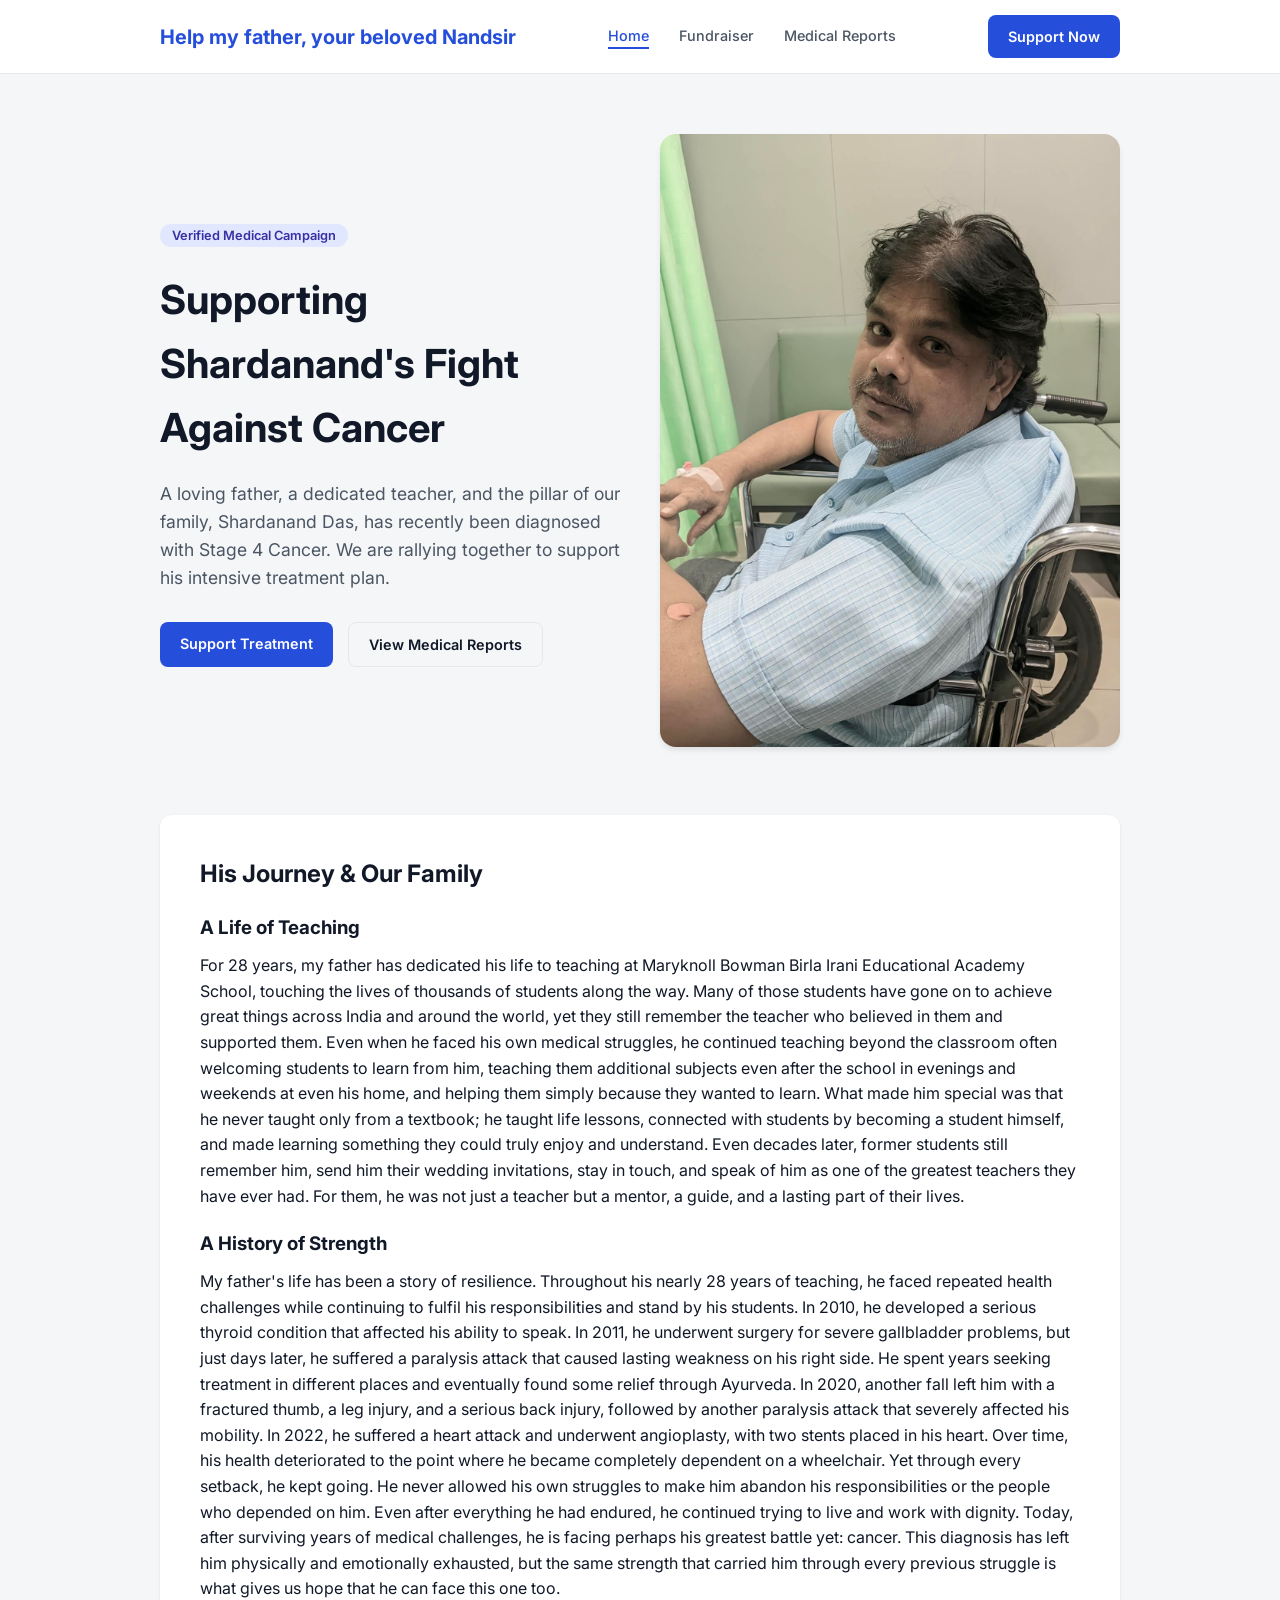
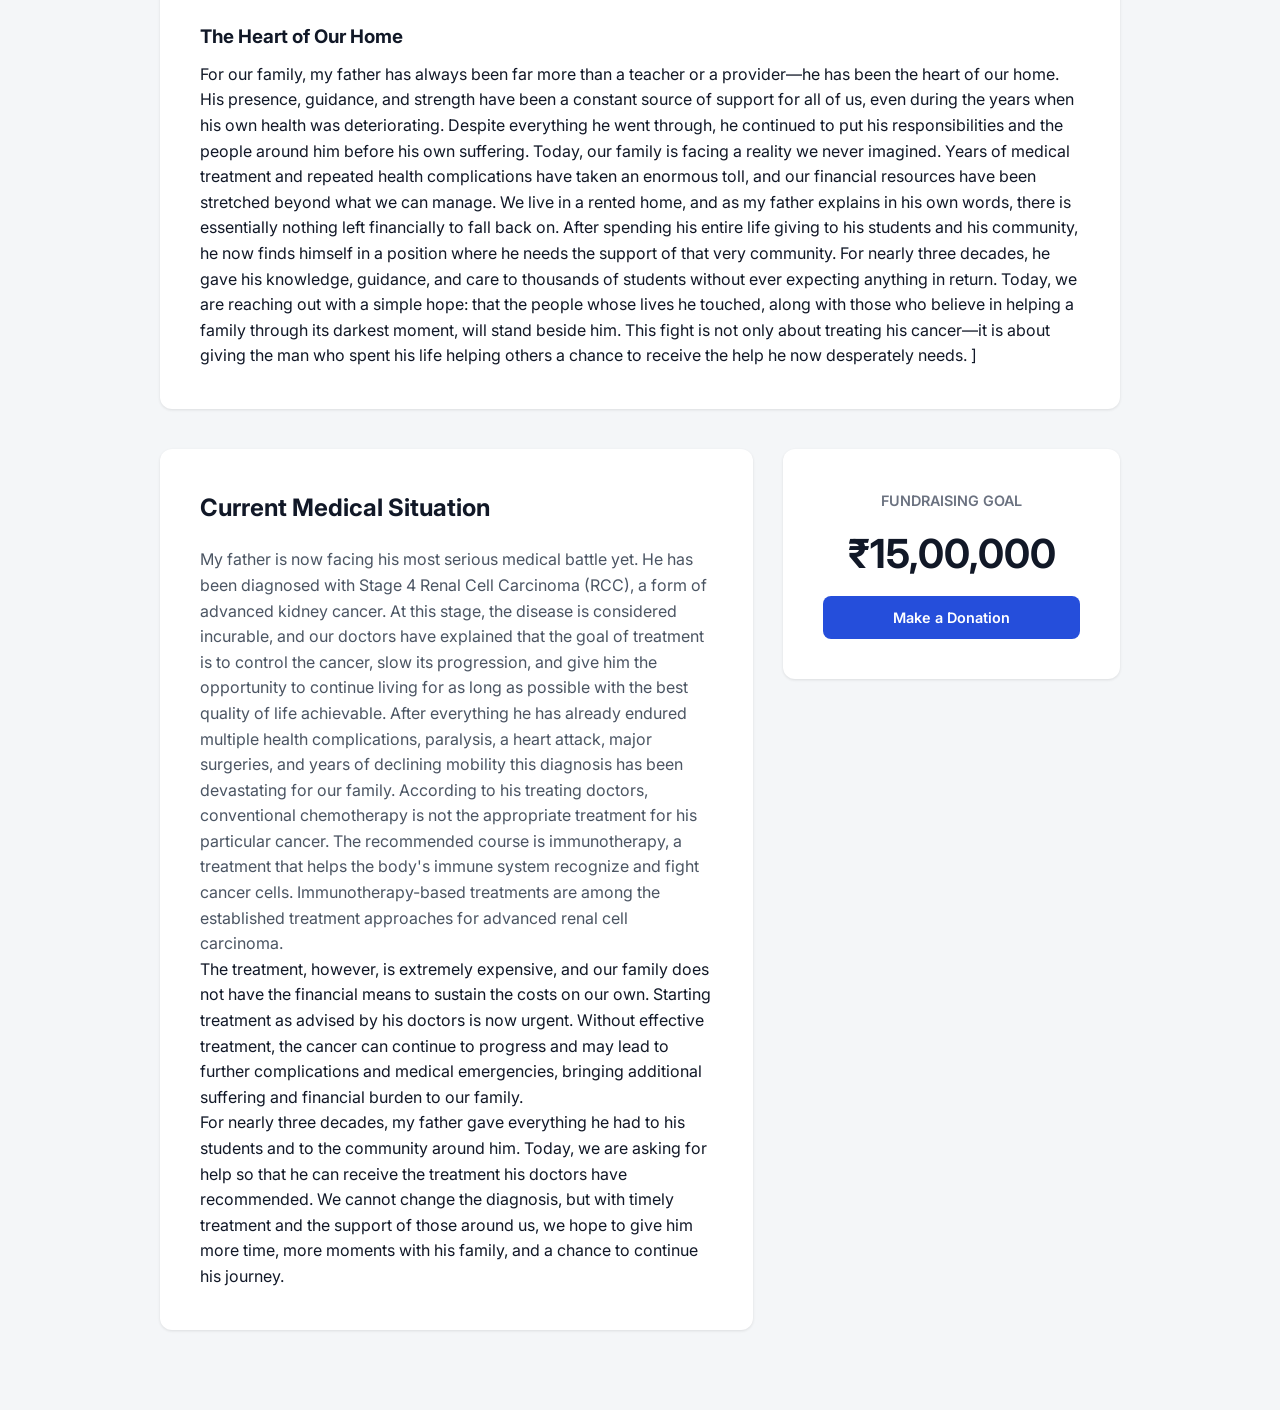
==== index.html @ 7cbcd43c "Initial website files" ====
<!DOCTYPE html>
<html lang="en">
<head>
    <meta charset="UTF-8">
    <meta name="viewport" content="width=device-width, initial-scale=1.0">
    <title>Support Our Father - Medical Fundraiser</title>
    <!-- Linking our CSS file -->
    <link rel="stylesheet" href="css/style.css">
</head>
<body>

    <!-- HEADER / NAVIGATION -->
    <header>
        <div class="container nav-container">
            <div class="logo">Help my father, your beloved Nandsir</div>
            <nav class="nav-links">
                <a href="index.html" class="active">Home</a>
                <a href="fundraiser.html">Fundraiser</a>
                <a href="reports.html">Medical Reports</a>
            </nav>
            <a href="fundraiser.html" class="btn btn-primary">Support Now</a>
        </div>
    </header>

    <!-- MAIN CONTENT -->
    <main class="container">
        
        <!-- SECTION 1: HERO (Intro & Photo) -->
        <section style="display: flex; gap: 40px; align-items: center; margin-top: 60px; flex-wrap: wrap;">
            <div style="flex: 1; min-width: 300px;">
                <span style="background-color: #E0E7FF; color: #3730A3; padding: 4px 12px; border-radius: 20px; font-size: 0.8rem; font-weight: 600;">
                    Verified Medical Campaign
                </span>
                <h1 style="font-size: 2.5rem; margin: 20px 0; color: #111827;">
                    Supporting Shardanand's Fight Against Cancer
                </h1>
                <p style="color: #4B5563; margin-bottom: 30px; font-size: 1.1rem;">
                    A loving father, a dedicated teacher, and the pillar of our family, Shardanand Das, has recently been diagnosed with Stage 4 Cancer. We are rallying together to support his intensive treatment plan.
                </p>
                <div style="display: flex; gap: 15px;">
                    <a href="fundraiser.html" class="btn btn-primary">Support Treatment</a>
                    <a href="reports.html" class="btn btn-outline">View Medical Reports</a>
                </div>
            </div>
            <div style="flex: 1; min-width: 300px;">
                <!-- Replace 'father-photo.jpg' with your actual image name once you put it in the images folder -->
                <img src="images/father.jpg" alt="Photograph of my father" style="width: 100%; border-radius: 16px; box-shadow: 0 4px 6px -1px rgba(0, 0, 0, 0.1);">
            </div>
        </section>

        <!-- SECTION 2: THE STORY (Teacher, Family, Past Fights) -->
        <section style="background-color: #FFFFFF; padding: 40px; border-radius: 12px; margin-top: 60px; box-shadow: 0 1px 3px rgba(0,0,0,0.1);">
            <h2 style="margin-bottom: 20px;">His Journey & Our Family</h2>
            <p style="color: #4B5563; margin-bottom: 20px;">
                <strong> <h3 style="margin-bottom: 10px;">A Life of Teaching</h2> </strong>           
For 28 years, my father has dedicated his life to teaching at Maryknoll Bowman Birla Irani Educational Academy School,
 touching the lives of thousands of students along the way. Many of those students have gone on to achieve great things 
 across India and around the world, yet they still remember the teacher who believed in them and supported them. 
 Even when he faced his own medical struggles, he continued teaching beyond the classroom often welcoming students
  to learn from him, teaching them additional subjects even after the school in evenings and weekends at even his home, 
   and helping them simply because they wanted to learn. What made him special was that he never taught only from a textbook;
    he taught life lessons, connected with students by becoming a student himself, and made learning something they could 
    truly enjoy and understand. Even decades later, former students still remember him, send him their wedding invitations, 
    stay in touch, and speak of him as one of the greatest teachers they have ever had. For them, he was not just a teacher 
    but a mentor, a guide, and a lasting part of their lives.

                    
            </p>
            <p style="color: #4B5563; margin-bottom: 20px;">
                <strong><h3 style="margin-bottom: 10px;"> A History of Strength</h3></strong> My father's life has been a story of resilience. 
                Throughout his nearly 28 years of teaching, he faced repeated health challenges while
                 continuing to fulfil his responsibilities and stand by his students. In 2010, he developed 
                 a serious thyroid condition that affected his ability to speak. In 2011, he underwent surgery
                  for severe gallbladder problems, but just days later, he suffered a paralysis attack that caused
                   lasting weakness on his right side. He spent years seeking treatment in different places and
                    eventually found some relief through Ayurveda. In 2020, another fall left him with a fractured thumb,
                     a leg injury, and a serious back injury, followed by another paralysis attack that severely affected
                      his mobility. In 2022, he suffered a heart attack and underwent angioplasty, with two stents placed
                 in his heart. Over time, his health deteriorated to the point where he became completely dependent on a wheelchair.

Yet through every setback, he kept going. He never allowed his own struggles to make him abandon his responsibilities
 or the people who depended on him. Even after everything he had endured, he continued trying to live and work with dignity.
  Today, after surviving years of medical challenges, he is facing perhaps his greatest battle yet: cancer.
   This diagnosis has left him physically and emotionally exhausted, but the same strength that carried him through 
   every previous struggle is what gives us hope that he can face this one too.

</p>

            <p style="color: #4B5563; margin-bottom: 20px;">
                <strong><h3 style="margin-bottom: 10px;">The Heart of Our Home</h3></strong> For our family, my father has always been far more than a
                 teacher or a provider—he has been the heart of our home. His presence, guidance, and strength have 
                 been a constant source of support for all of us, even during the years when his own health was deteriorating. 
                 Despite everything he went through, he continued to put his responsibilities and the people around him before 
                 his own suffering.

Today, our family is facing a reality we never imagined. Years of medical treatment and repeated health complications have taken 
an enormous toll, and our financial resources have been stretched beyond what we can manage. We live in a rented home, and as my 
father explains in his own words, there is essentially nothing left financially to fall back on. After spending his entire life
 giving to his students and his community, he now finds himself in a position where he needs the support of that very community.

For nearly three decades, he gave his knowledge, guidance, and care to thousands of students without ever expecting anything in 
return. Today, we are reaching out with a simple hope: that the people whose lives he touched, along with those who believe in 
helping a family through its darkest moment, will stand beside him. This fight is not only about treating his cancer—it is about
 giving the man who spent his life helping others a chance to receive the help he now desperately needs.
]
            </p>
        </section>

        <!-- SECTION 3: CURRENT SITUATION & GOAL -->
        <section style="display: flex; gap: 30px; margin-top: 40px; flex-wrap: wrap; margin-bottom: 80px;">
            <div style="flex: 2; background-color: #FFFFFF; padding: 40px; border-radius: 12px; box-shadow: 0 1px 3px rgba(0,0,0,0.1); min-width: 300px;">
                <h2 style="margin-bottom: 20px;">Current Medical Situation</h2>
                <p style="color: #4B5563;"> My father is now facing his most serious medical battle yet. 
                    He has been diagnosed with Stage 4 Renal Cell Carcinoma (RCC), a form of advanced kidney cancer. 
                    At this stage, the disease is considered incurable, and our doctors have explained that the goal of 
                    treatment is to control the cancer, slow its progression, and give him the opportunity to continue living
                     for as long as possible with the best quality of life achievable.

After everything he has already endured multiple health complications, paralysis, a heart attack, major surgeries, and years of
 declining mobility this diagnosis has been devastating for our family. According to his treating doctors, conventional
  chemotherapy is not the appropriate treatment for his particular cancer. The recommended course is immunotherapy, 
  a treatment that helps the body's immune system recognize and fight cancer cells. Immunotherapy-based treatments are 
  among the established treatment approaches for advanced renal cell carcinoma.
 </p>
 <p>
The treatment, however, is extremely expensive, and our family does not have the financial means to sustain the costs on our own.
 Starting treatment as advised by his doctors is now urgent. Without effective treatment, the cancer can continue to progress and
  may lead to further complications and medical emergencies, bringing additional suffering and financial burden to our family.
</p>
<p>
For nearly three decades, my father gave everything he had to his students and to the community around him.
 Today, we are asking for help so that he can receive the treatment his doctors have recommended. We cannot change the diagnosis, 
 but with timely treatment and the support of those around us, we hope to give him more time, more moments with his family, 
 and a chance to continue his journey.
                </p>
            </div>
            <div style="flex: 1; background-color: #FFFFFF; padding: 40px; border-radius: 12px; box-shadow: 0 1px 3px rgba(0,0,0,0.1); min-width: 300px; text-align: center;align-self: flex-start;">
                <p style="font-size: 0.9rem; font-weight: 600; color: #6B7280; text-transform: uppercase;">Fundraising Goal</p>
                <h2 style="font-size: 2.5rem; color: #111827; margin: 10px 0;">₹15,00,000</h2>
                <a href="fundraiser.html" class="btn btn-primary" style="width: 100%;">Make a Donation</a>
            </div>
        </section>

    </main>
</body>
</html>
---- css/style.css ----
/* --- GLOBAL STYLES & COLORS --- */
@import url('https://fonts.googleapis.com/css2?family=Inter:wght@400;500;600;700&display=swap');

:root {
    --primary-blue: #254EDB;
    --primary-hover: #1D3DB0;
    --bg-color: #F4F6F8;
    --card-bg: #FFFFFF;
    --text-main: #111827;
    --text-muted: #4B5563;
    --border-color: #E5E7EB;
    --border-radius: 12px;
}

* {
    box-sizing: border-box;
    margin: 0;
    padding: 0;
}

body {
    font-family: 'Inter', system-ui, sans-serif;
    background-color: var(--bg-color);
    color: var(--text-main);
    line-height: 1.6;
}

a {
    text-decoration: none;
    color: inherit;
}

/* --- LAYOUT CONTAINERS --- */
.container {
    max-width: 1000px;
    margin: 0 auto;
    padding: 0 20px;
}

/* --- HEADER & NAVIGATION --- */
header {
    background-color: var(--card-bg);
    border-bottom: 1px solid var(--border-color);
    padding: 15px 0;
    position: sticky;
    top: 0;
    z-index: 100;
}

.nav-container {
    display: flex;
    justify-content: space-between;
    align-items: center;
}

.logo {
    font-size: 1.25rem;
    font-weight: 700;
    color: var(--primary-blue);
}

.nav-links {
    display: flex;
    gap: 30px;
}

.nav-links a {
    font-size: 0.9rem;
    font-weight: 500;
    color: var(--text-muted);
    transition: color 0.2s;
}

.nav-links a:hover, .nav-links a.active {
    color: var(--primary-blue);
    border-bottom: 2px solid var(--primary-blue);
}

/* --- BUTTONS --- */
.btn {
    display: inline-block;
    padding: 10px 20px;
    border-radius: 8px;
    font-size: 0.9rem;
    font-weight: 600;
    text-align: center;
    cursor: pointer;
    transition: background-color 0.2s;
}

.btn-primary {
    background-color: var(--primary-blue);
    color: #FFFFFF;
    border: none;
}

.btn-primary:hover {
    background-color: var(--primary-hover);
}

.btn-outline {
    background-color: transparent;
    color: var(--text-main);
    border: 1px solid var(--border-color);
}

.btn-outline:hover {
    background-color: #F9FAFB;
}

/* --- MOBILE RESPONSIVENESS (Basic setup) --- */
@media (max-width: 768px) {
    .nav-links {
        display: none; /* We will refine mobile menu later */
    }
}

/* --- DOCUMENT PREVIEW CARD (WhatsApp Style) --- */
.doc-card {
    display: flex;
    align-items: center;
    background-color: #FFFFFF;
    border: 1px solid var(--border-color);
    border-radius: 12px;
    padding: 15px;
    max-width: 600px;
    margin: 0 auto 20px auto;
    box-shadow: 0 2px 4px rgba(0,0,0,0.05);
    transition: box-shadow 0.2s;
}

.doc-card:hover {
    box-shadow: 0 4px 8px rgba(0,0,0,0.1);
}

.doc-icon {
    background-color: #FEE2E2; /* Light red for PDF */
    color: #EF4444;
    font-size: 1.5rem;
    width: 50px;
    height: 50px;
    display: flex;
    align-items: center;
    justify-content: center;
    border-radius: 10px;
    margin-right: 15px;
    flex-shrink: 0;
}

.doc-info {
    flex-grow: 1;
    overflow: hidden;
}

.doc-title {
    font-size: 1rem;
    font-weight: 600;
    color: var(--text-main);
    margin-bottom: 4px;
    white-space: nowrap;
    overflow: hidden;
    text-overflow: ellipsis;
}

.doc-meta {
    font-size: 0.85rem;
    color: var(--text-muted);
}

.doc-actions {
    display: flex;
    gap: 10px;
    margin-left: 15px;
}
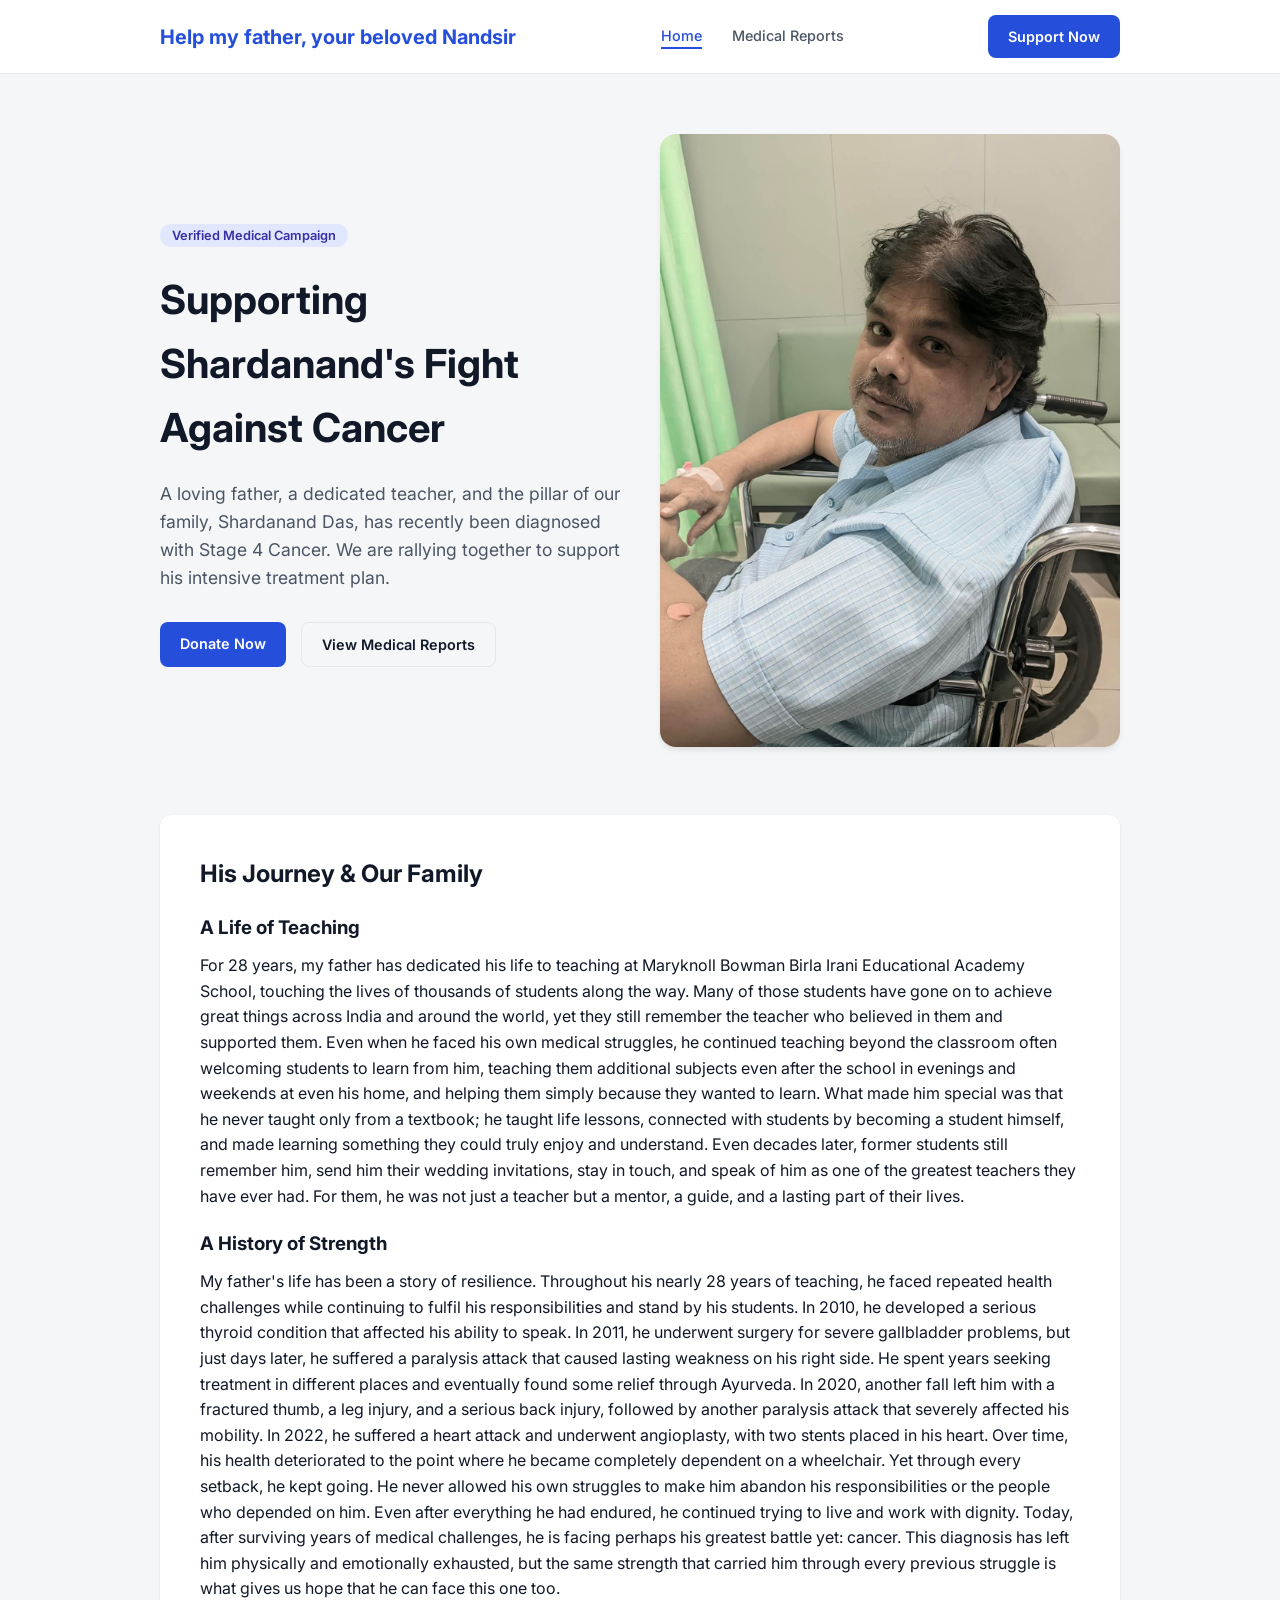
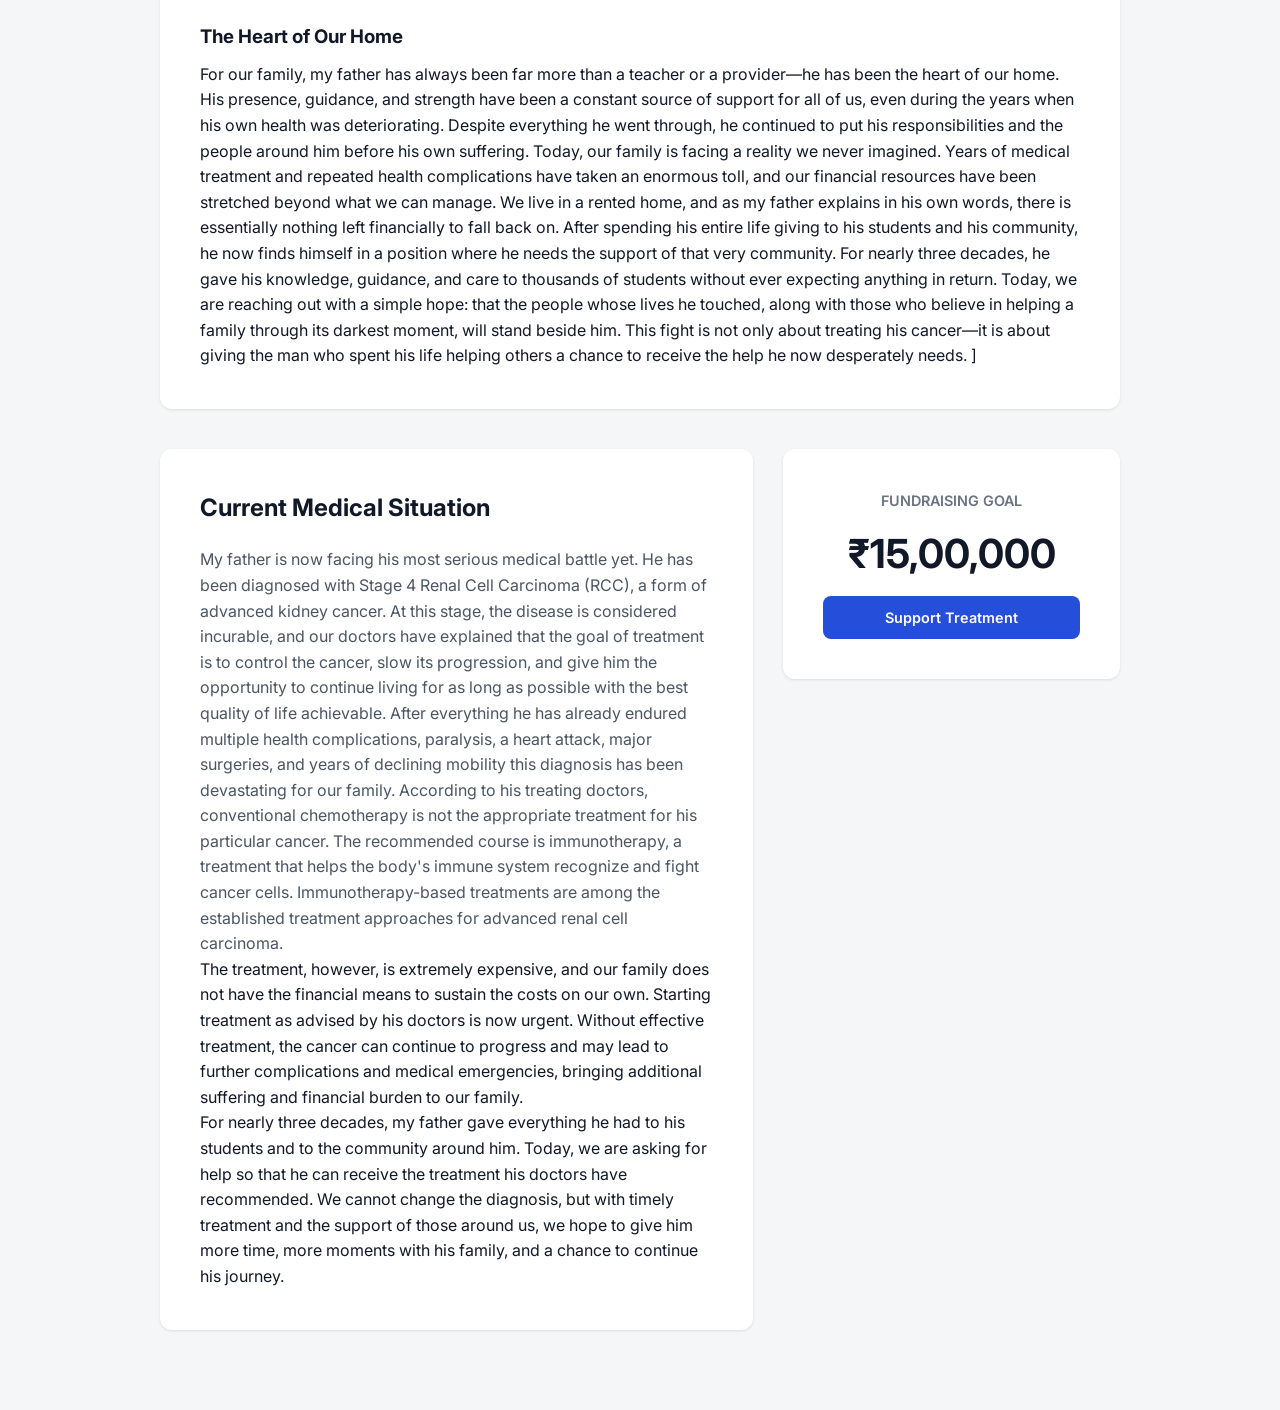
==== commit e48820a3: "Updated links to Milaap" ====
--- a/index.html
+++ b/index.html
@@ -15,10 +15,9 @@
             <div class="logo">Help my father, your beloved Nandsir</div>
             <nav class="nav-links">
                 <a href="index.html" class="active">Home</a>
-                <a href="fundraiser.html">Fundraiser</a>
                 <a href="reports.html">Medical Reports</a>
             </nav>
-            <a href="fundraiser.html" class="btn btn-primary">Support Now</a>
+            <a href="https://milaap.org/fundraisers/support-shardanand-das?utm_medium=whatsapp_status_poster&utm_source=app" target="_blank" class="btn btn-primary">Support Now</a>
         </div>
     </header>
 
@@ -38,7 +37,7 @@
                     A loving father, a dedicated teacher, and the pillar of our family, Shardanand Das, has recently been diagnosed with Stage 4 Cancer. We are rallying together to support his intensive treatment plan.
                 </p>
                 <div style="display: flex; gap: 15px;">
-                    <a href="fundraiser.html" class="btn btn-primary">Support Treatment</a>
+                    <a href="https://milaap.org/fundraisers/support-shardanand-das?utm_medium=whatsapp_status_poster&utm_source=app" target="_blank" class="btn btn-primary">Donate Now</a>
                     <a href="reports.html" class="btn btn-outline">View Medical Reports</a>
                 </div>
             </div>
@@ -137,7 +136,7 @@
             <div style="flex: 1; background-color: #FFFFFF; padding: 40px; border-radius: 12px; box-shadow: 0 1px 3px rgba(0,0,0,0.1); min-width: 300px; text-align: center;align-self: flex-start;">
                 <p style="font-size: 0.9rem; font-weight: 600; color: #6B7280; text-transform: uppercase;">Fundraising Goal</p>
                 <h2 style="font-size: 2.5rem; color: #111827; margin: 10px 0;">₹15,00,000</h2>
-                <a href="fundraiser.html" class="btn btn-primary" style="width: 100%;">Make a Donation</a>
+                <a href="https://milaap.org/fundraisers/support-shardanand-das?utm_medium=whatsapp_status_poster&utm_source=app" target="_blank" class="btn btn-primary" style="width: 100%;">Support Treatment</a>
             </div>
         </section>
 
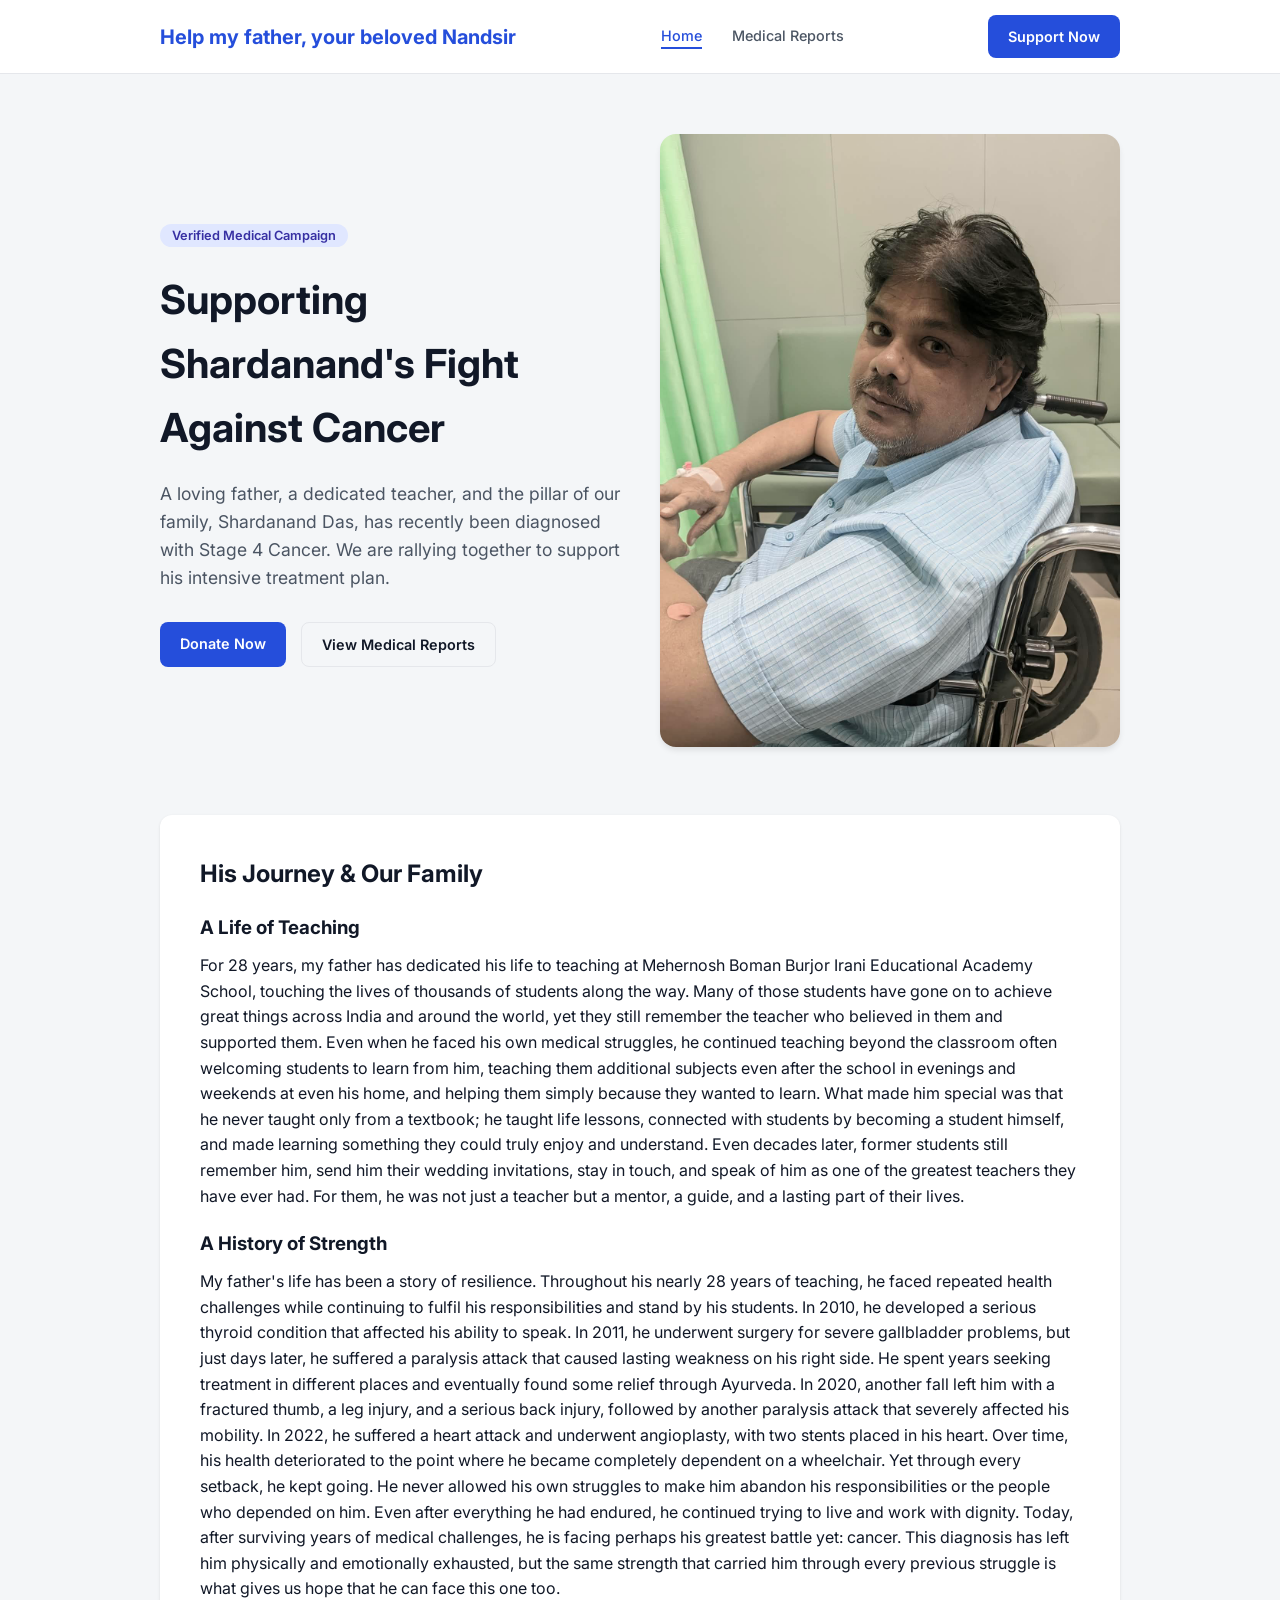
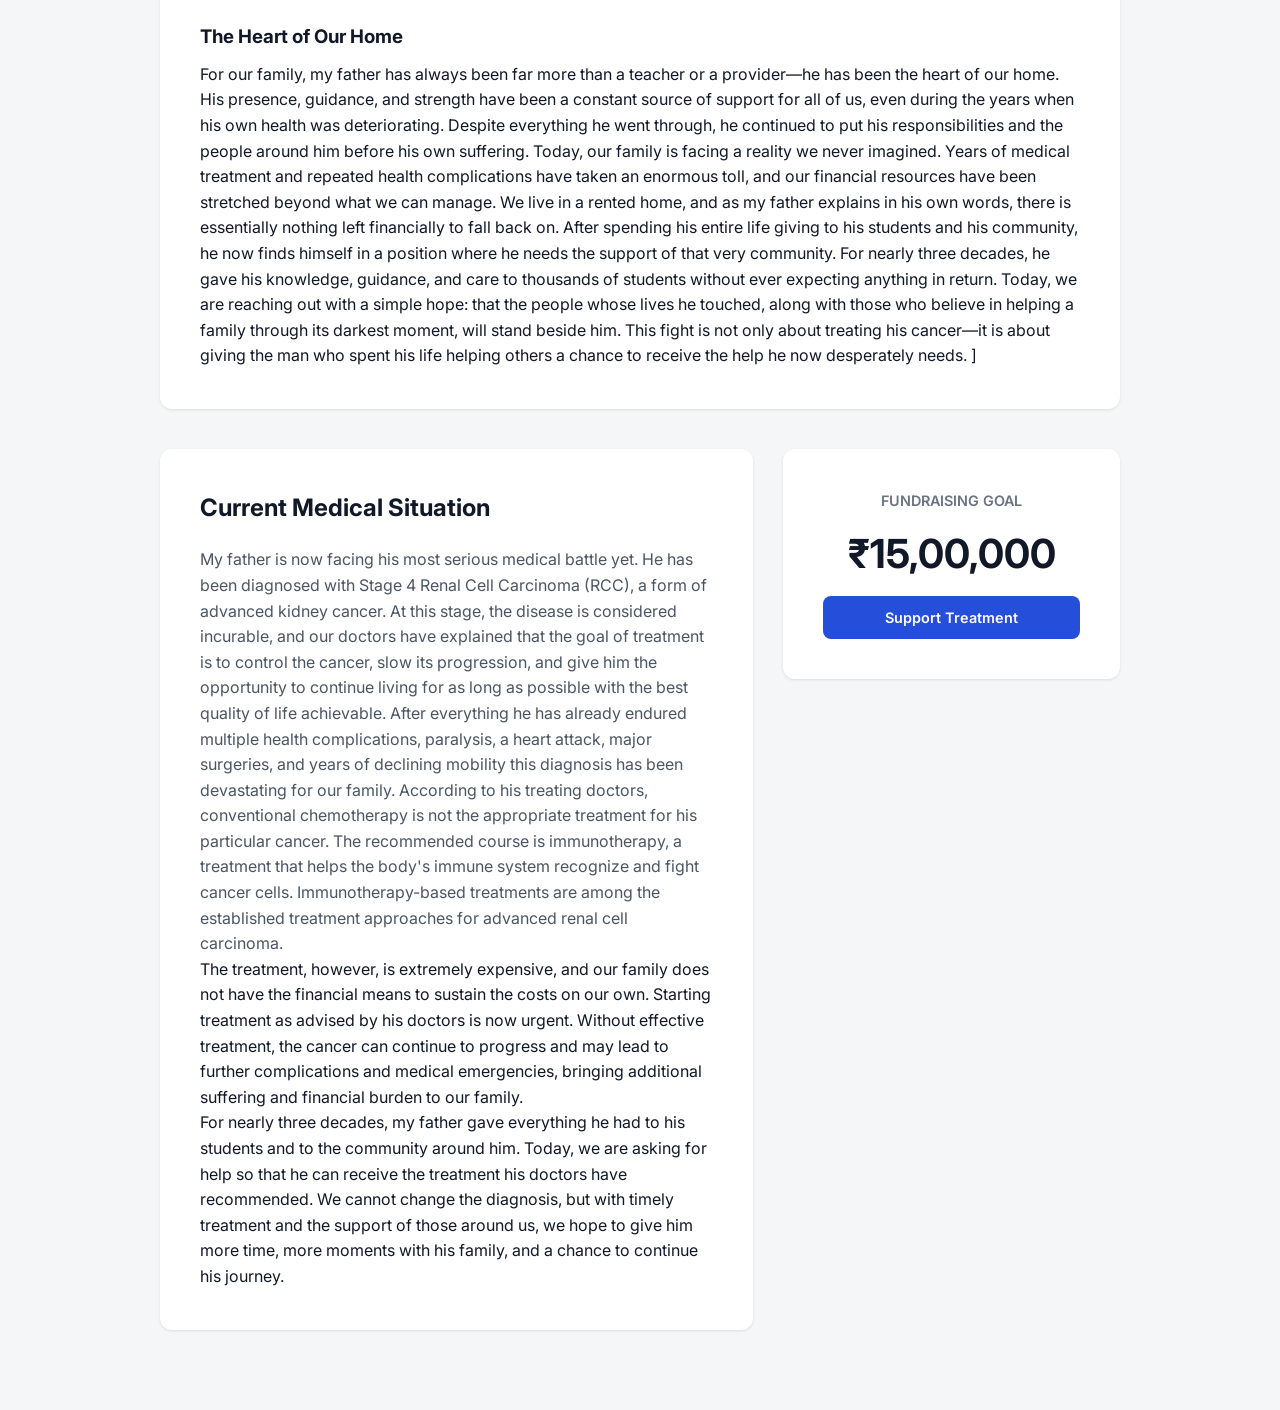
==== commit ad1219eb: "Spelling Correction of name of school" ====
--- a/index.html
+++ b/index.html
@@ -52,7 +52,7 @@
             <h2 style="margin-bottom: 20px;">His Journey & Our Family</h2>
             <p style="color: #4B5563; margin-bottom: 20px;">
                 <strong> <h3 style="margin-bottom: 10px;">A Life of Teaching</h2> </strong>           
-For 28 years, my father has dedicated his life to teaching at Maryknoll Bowman Birla Irani Educational Academy School,
+For 28 years, my father has dedicated his life to teaching at Mehernosh Boman Burjor Irani Educational Academy School,
  touching the lives of thousands of students along the way. Many of those students have gone on to achieve great things 
  across India and around the world, yet they still remember the teacher who believed in them and supported them. 
  Even when he faced his own medical struggles, he continued teaching beyond the classroom often welcoming students
